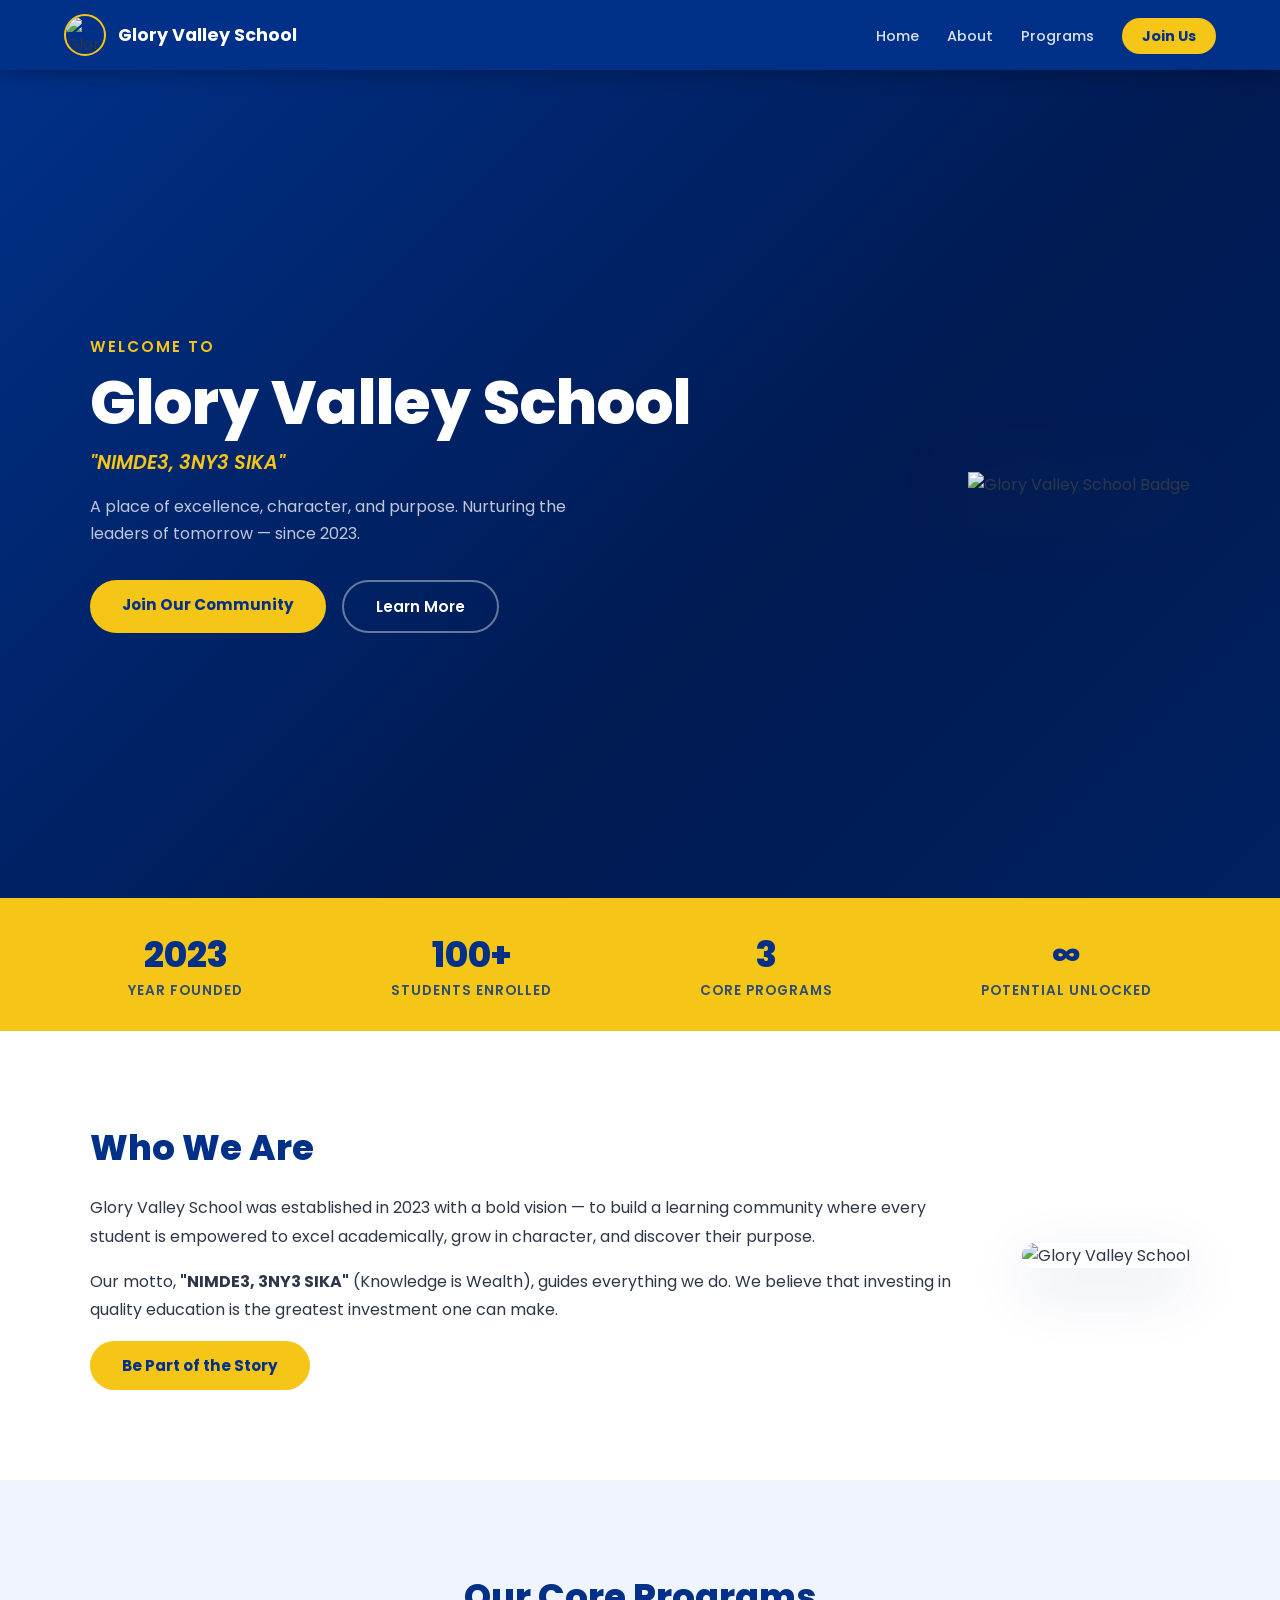
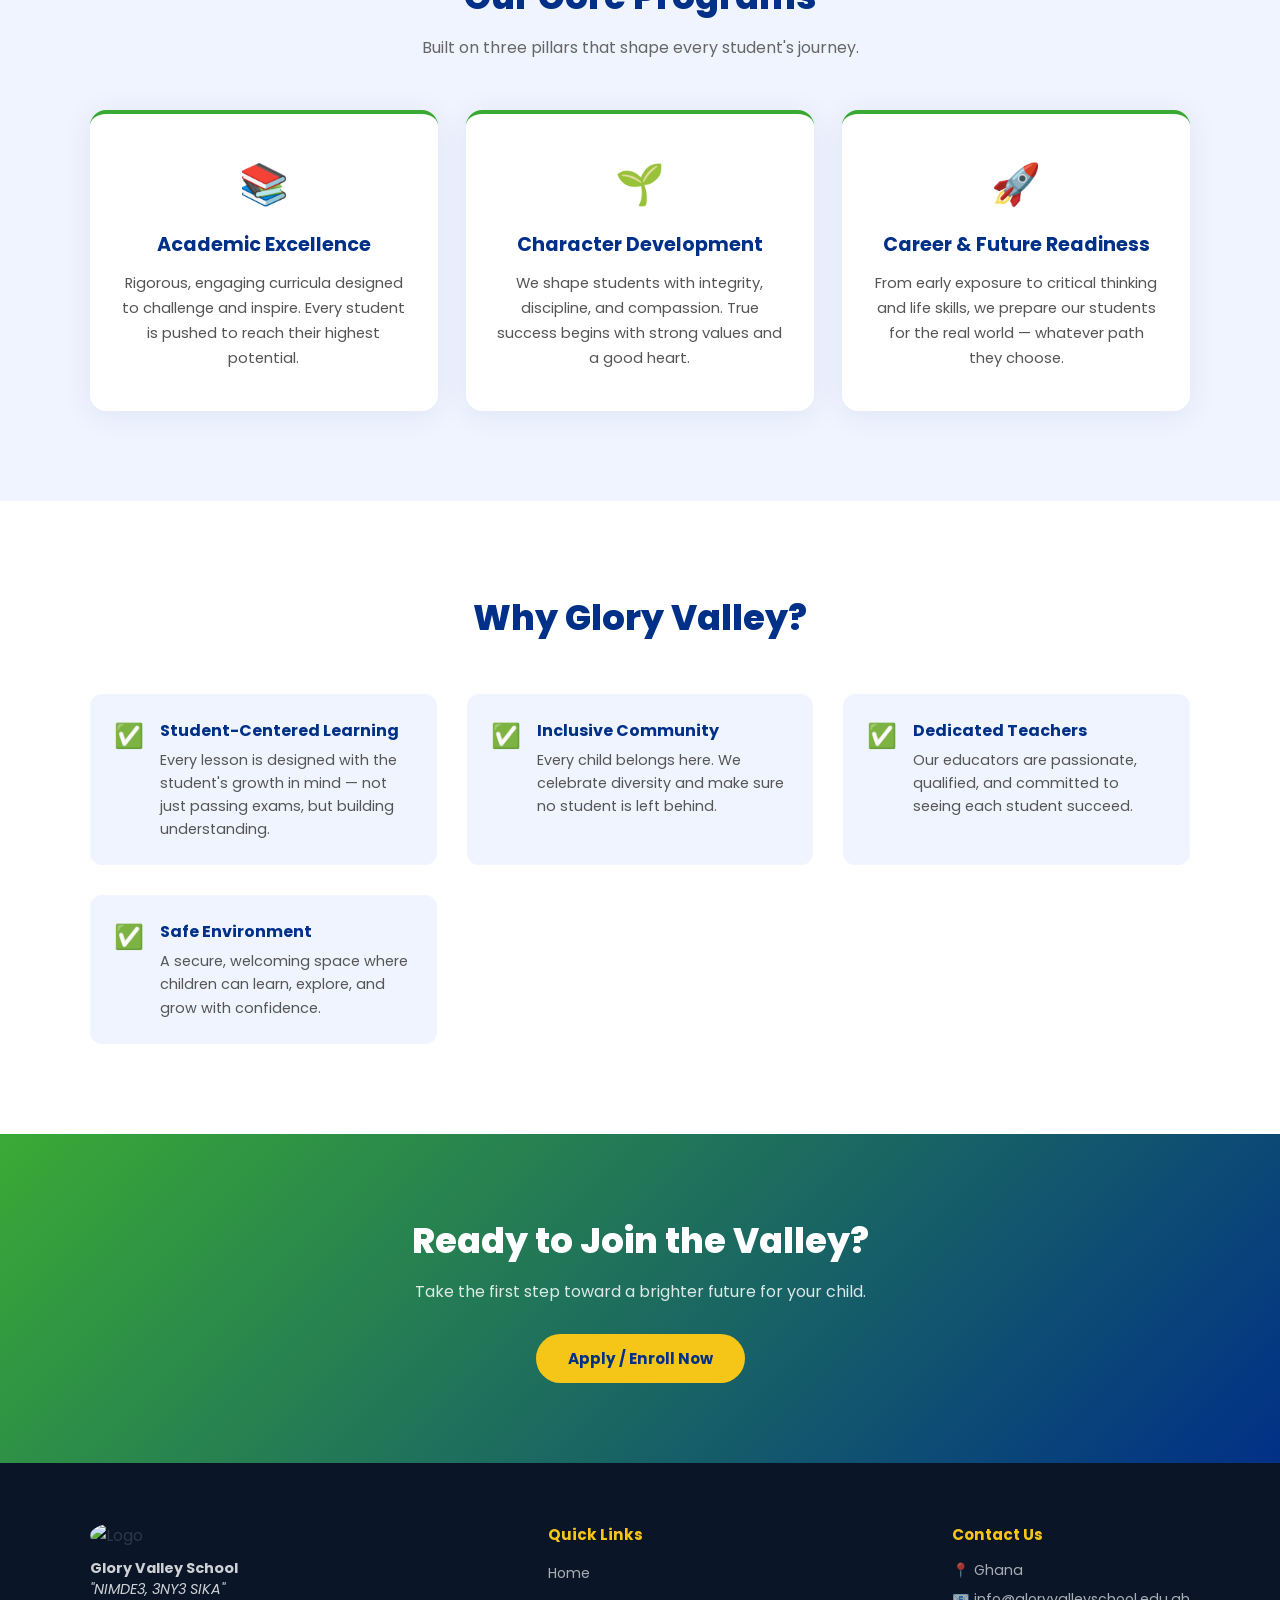
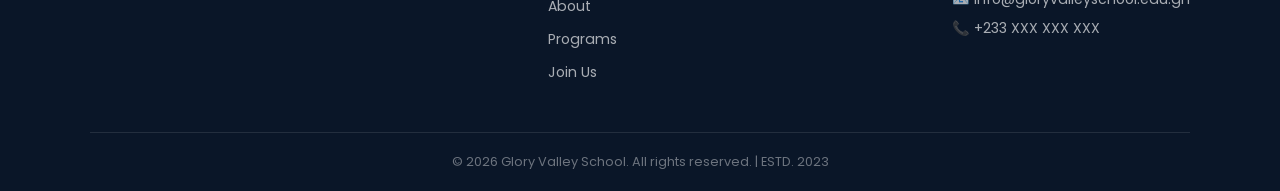
==== index.html @ 73860c70 "Add files via upload" ====
<!DOCTYPE html>
<html lang="en">
<head>
  <meta charset="UTF-8" />
  <meta name="viewport" content="width=device-width, initial-scale=1.0"/>
  <title>Glory Valley School</title>
  <link rel="stylesheet" href="style.css" />
  <link href="https://fonts.googleapis.com/css2?family=Poppins:wght@300;400;600;700;800&display=swap" rel="stylesheet"/>
</head>
<body>

  <!-- NAVBAR -->
  <nav class="navbar">
    <div class="nav-brand">
      <img src="logo.jpeg" alt="Glory Valley School Logo" class="nav-logo"/>
      <span>Glory Valley School</span>
    </div>
    <ul class="nav-links">
      <li><a href="index.html">Home</a></li>
      <li><a href="#about">About</a></li>
      <li><a href="#pillars">Programs</a></li>
      <li><a href="join.html" class="btn-nav">Join Us</a></li>
    </ul>
    <div class="hamburger" onclick="toggleMenu()">&#9776;</div>
  </nav>

  <!-- HERO -->
  <section class="hero">
    <div class="hero-content">
      <p class="hero-tag">Welcome to</p>
      <h1>Glory Valley School</h1>
      <p class="hero-motto">"NIMDE3, 3NY3 SIKA"</p>
      <p class="hero-sub">A place of excellence, character, and purpose. Nurturing the leaders of tomorrow — since 2023.</p>
      <div class="hero-btns">
        <a href="join.html" class="btn-primary">Join Our Community</a>
        <a href="#about" class="btn-secondary">Learn More</a>
      </div>
    </div>
    <div class="hero-badge">
      <img src="logo.jpeg" alt="Glory Valley School Badge"/>
    </div>
  </section>

  <!-- STATS BAR -->
  <section class="stats-bar">
    <div class="stat"><h3>2023</h3><p>Year Founded</p></div>
    <div class="stat"><h3>100+</h3><p>Students Enrolled</p></div>
    <div class="stat"><h3>3</h3><p>Core Programs</p></div>
    <div class="stat"><h3>∞</h3><p>Potential Unlocked</p></div>
  </section>

  <!-- ABOUT -->
  <section class="about" id="about">
    <div class="about-text">
      <h2>Who We Are</h2>
      <p>Glory Valley School was established in 2023 with a bold vision — to build a learning community where every student is empowered to excel academically, grow in character, and discover their purpose.</p>
      <p>Our motto, <strong>"NIMDE3, 3NY3 SIKA"</strong> (Knowledge is Wealth), guides everything we do. We believe that investing in quality education is the greatest investment one can make.</p>
      <a href="join.html" class="btn-primary">Be Part of the Story</a>
    </div>
    <div class="about-img">
      <img src="logo.jpeg" alt="Glory Valley School" />
    </div>
  </section>

  <!-- PILLARS -->
  <section class="pillars" id="pillars">
    <h2 class="section-title">Our Core Programs</h2>
    <p class="section-sub">Built on three pillars that shape every student's journey.</p>
    <div class="cards">
      <div class="card">
        <div class="card-icon">📚</div>
        <h3>Academic Excellence</h3>
        <p>Rigorous, engaging curricula designed to challenge and inspire. Every student is pushed to reach their highest potential.</p>
      </div>
      <div class="card">
        <div class="card-icon">🌱</div>
        <h3>Character Development</h3>
        <p>We shape students with integrity, discipline, and compassion. True success begins with strong values and a good heart.</p>
      </div>
      <div class="card">
        <div class="card-icon">🚀</div>
        <h3>Career & Future Readiness</h3>
        <p>From early exposure to critical thinking and life skills, we prepare our students for the real world — whatever path they choose.</p>
      </div>
    </div>
  </section>

  <!-- WHY US -->
  <section class="why-us">
    <h2 class="section-title">Why Glory Valley?</h2>
    <div class="why-grid">
      <div class="why-item">
        <span>✅</span>
        <div>
          <h4>Student-Centered Learning</h4>
          <p>Every lesson is designed with the student's growth in mind — not just passing exams, but building understanding.</p>
        </div>
      </div>
      <div class="why-item">
        <span>✅</span>
        <div>
          <h4>Inclusive Community</h4>
          <p>Every child belongs here. We celebrate diversity and make sure no student is left behind.</p>
        </div>
      </div>
      <div class="why-item">
        <span>✅</span>
        <div>
          <h4>Dedicated Teachers</h4>
          <p>Our educators are passionate, qualified, and committed to seeing each student succeed.</p>
        </div>
      </div>
      <div class="why-item">
        <span>✅</span>
        <div>
          <h4>Safe Environment</h4>
          <p>A secure, welcoming space where children can learn, explore, and grow with confidence.</p>
        </div>
      </div>
    </div>
  </section>

  <!-- CTA BANNER -->
  <section class="cta-banner">
    <h2>Ready to Join the Valley?</h2>
    <p>Take the first step toward a brighter future for your child.</p>
    <a href="join.html" class="btn-primary">Apply / Enroll Now</a>
  </section>

  <!-- FOOTER -->
  <footer class="footer">
    <div class="footer-brand">
      <img src="logo.jpeg" alt="Logo" />
      <p><strong>Glory Valley School</strong></p>
      <p class="motto-footer">"NIMDE3, 3NY3 SIKA"</p>
    </div>
    <div class="footer-links">
      <h4>Quick Links</h4>
      <ul>
        <li><a href="index.html">Home</a></li>
        <li><a href="#about">About</a></li>
        <li><a href="#pillars">Programs</a></li>
        <li><a href="join.html">Join Us</a></li>
      </ul>
    </div>
    <div class="footer-contact">
      <h4>Contact Us</h4>
      <p>📍 Ghana</p>
      <p>📧 info@gloryvalleyschool.edu.gh</p>
      <p>📞 +233 XXX XXX XXX</p>
    </div>
    <div class="footer-bottom">
      <p>&copy; 2026 Glory Valley School. All rights reserved. | ESTD. 2023</p>
    </div>
  </footer>

  <script>
    function toggleMenu() {
      document.querySelector('.nav-links').classList.toggle('open');
    }
    // Smooth scroll
    document.querySelectorAll('a[href^="#"]').forEach(anchor => {
      anchor.addEventListener('click', function(e) {
        e.preventDefault();
        document.querySelector(this.getAttribute('href')).scrollIntoView({ behavior: 'smooth' });
      });
    });
  </script>
</body>
</html>
---- style.css ----
/* ===== GLOBAL ===== */
* { margin: 0; padding: 0; box-sizing: border-box; }
:root {
  --blue: #003087;
  --green: #3aaa35;
  --gold: #f5c518;
  --orange: #e87722;
  --white: #ffffff;
  --light: #f0f4ff;
  --dark: #0a1628;
  --text: #2d3748;
}
body { font-family: 'Poppins', sans-serif; color: var(--text); background: #fff; }
html { scroll-behavior: smooth; }

/* ===== NAVBAR ===== */
.navbar {
  position: sticky; top: 0; z-index: 1000;
  display: flex; align-items: center; justify-content: space-between;
  padding: 14px 5%; background: var(--blue);
  box-shadow: 0 2px 20px rgba(0,0,0,0.3);
}
.nav-brand { display: flex; align-items: center; gap: 12px; text-decoration: none; }
.nav-brand span { color: var(--white); font-size: 1.1rem; font-weight: 700; }
.nav-logo { width: 42px; height: 42px; border-radius: 50%; object-fit: cover; border: 2px solid var(--gold); }
.nav-links { list-style: none; display: flex; gap: 28px; align-items: center; }
.nav-links a { color: rgba(255,255,255,0.85); text-decoration: none; font-size: 0.9rem; font-weight: 500; transition: color 0.2s; }
.nav-links a:hover { color: var(--gold); }
.btn-nav {
  background: var(--gold); color: var(--blue) !important; padding: 8px 20px;
  border-radius: 25px; font-weight: 700 !important; transition: transform 0.2s, background 0.2s !important;
}
.btn-nav:hover { background: var(--orange) !important; transform: scale(1.05); }
.btn-nav.active { background: var(--orange) !important; }
.hamburger { display: none; color: white; font-size: 1.6rem; cursor: pointer; }

/* ===== HERO ===== */
.hero {
  min-height: 92vh; background: linear-gradient(135deg, var(--blue) 0%, #001a52 60%, #002060 100%);
  display: flex; align-items: center; justify-content: space-between;
  padding: 80px 7%; gap: 40px; flex-wrap: wrap;
}
.hero-content { flex: 1; min-width: 280px; }
.hero-tag { color: var(--gold); font-size: 0.95rem; font-weight: 600; letter-spacing: 2px; text-transform: uppercase; margin-bottom: 10px; }
.hero h1 { font-size: clamp(2.2rem, 5vw, 3.8rem); color: var(--white); font-weight: 800; line-height: 1.15; margin-bottom: 10px; }
.hero-motto { font-size: 1.2rem; color: var(--gold); font-style: italic; font-weight: 600; margin-bottom: 16px; }
.hero-sub { color: rgba(255,255,255,0.75); font-size: 1rem; line-height: 1.7; max-width: 500px; margin-bottom: 32px; }
.hero-btns { display: flex; gap: 16px; flex-wrap: wrap; }
.hero-badge { flex-shrink: 0; }
.hero-badge img { width: clamp(180px, 25vw, 280px); filter: drop-shadow(0 10px 40px rgba(245,197,24,0.3)); animation: float 4s ease-in-out infinite; }
@keyframes float { 0%,100%{transform:translateY(0)} 50%{transform:translateY(-15px)} }

/* ===== BUTTONS ===== */
.btn-primary {
  display: inline-block; background: var(--gold); color: var(--blue);
  padding: 13px 32px; border-radius: 30px; font-weight: 700; font-size: 0.95rem;
  text-decoration: none; transition: all 0.25s; border: none; cursor: pointer;
}
.btn-primary:hover { background: var(--orange); transform: translateY(-2px); box-shadow: 0 8px 20px rgba(232,119,34,0.4); }
.btn-secondary {
  display: inline-block; background: transparent; color: var(--white);
  padding: 13px 32px; border-radius: 30px; font-weight: 600; font-size: 0.95rem;
  text-decoration: none; border: 2px solid rgba(255,255,255,0.4); transition: all 0.25s;
}
.btn-secondary:hover { border-color: var(--gold); color: var(--gold); }

/* ===== STATS BAR ===== */
.stats-bar {
  background: var(--gold); display: flex; justify-content: space-around;
  flex-wrap: wrap; padding: 30px 5%; gap: 20px;
}
.stat { text-align: center; }
.stat h3 { font-size: 2.2rem; font-weight: 800; color: var(--blue); }
.stat p { font-size: 0.85rem; font-weight: 600; color: var(--blue); opacity: 0.8; text-transform: uppercase; letter-spacing: 1px; }

/* ===== ABOUT ===== */
.about {
  display: flex; align-items: center; gap: 60px; flex-wrap: wrap;
  padding: 90px 7%; background: var(--white);
}
.about-text { flex: 1; min-width: 280px; }
.about-text h2 { font-size: 2.2rem; font-weight: 800; color: var(--blue); margin-bottom: 20px; }
.about-text p { color: var(--text); line-height: 1.8; margin-bottom: 16px; }
.about-img { flex-shrink: 0; }
.about-img img { width: clamp(200px, 25vw, 300px); border-radius: 20px; box-shadow: 0 20px 60px rgba(0,48,135,0.15); }

/* ===== PILLARS ===== */
.pillars { padding: 90px 7%; background: var(--light); text-align: center; }
.section-title { font-size: 2.2rem; font-weight: 800; color: var(--blue); margin-bottom: 12px; }
.section-sub { color: #666; font-size: 1rem; margin-bottom: 50px; }
.cards { display: grid; grid-template-columns: repeat(auto-fit, minmax(250px, 1fr)); gap: 28px; }
.card {
  background: var(--white); padding: 40px 30px; border-radius: 16px;
  box-shadow: 0 4px 30px rgba(0,48,135,0.08); transition: transform 0.3s, box-shadow 0.3s;
  border-top: 4px solid var(--green);
}
.card:hover { transform: translateY(-8px); box-shadow: 0 16px 50px rgba(0,48,135,0.15); }
.card-icon { font-size: 2.5rem; margin-bottom: 16px; }
.card h3 { font-size: 1.2rem; font-weight: 700; color: var(--blue); margin-bottom: 12px; }
.card p { color: #555; line-height: 1.7; font-size: 0.92rem; }

/* ===== WHY US ===== */
.why-us { padding: 90px 7%; background: var(--white); }
.why-us .section-title { text-align: center; margin-bottom: 50px; }
.why-grid { display: grid; grid-template-columns: repeat(auto-fit, minmax(280px, 1fr)); gap: 30px; }
.why-item { display: flex; gap: 16px; align-items: flex-start; padding: 24px; background: var(--light); border-radius: 12px; }
.why-item span { font-size: 1.5rem; flex-shrink: 0; }
.why-item h4 { font-weight: 700; color: var(--blue); margin-bottom: 6px; }
.why-item p { color: #555; font-size: 0.9rem; line-height: 1.6; }

/* ===== CTA BANNER ===== */
.cta-banner {
  background: linear-gradient(135deg, var(--green), var(--blue));
  text-align: center; padding: 80px 7%;
}
.cta-banner h2 { font-size: 2.2rem; color: var(--white); font-weight: 800; margin-bottom: 12px; }
.cta-banner p { color: rgba(255,255,255,0.85); font-size: 1rem; margin-bottom: 30px; }

/* ===== JOIN PAGE ===== */
.join-hero {
  background: linear-gradient(135deg, var(--blue), #001a52);
  text-align: center; padding: 80px 5% 60px;
}
.join-logo { width: 90px; height: 90px; border-radius: 50%; border: 3px solid var(--gold); margin-bottom: 20px; }
.join-hero h1 { font-size: 2.6rem; color: var(--white); font-weight: 800; margin-bottom: 12px; }
.join-hero p { color: rgba(255,255,255,0.8); font-size: 1rem; max-width: 550px; margin: 0 auto; }
.form-section { padding: 70px 5%; background: var(--light); }
.join-form {
  max-width: 700px; margin: 0 auto; background: var(--white);
  padding: 50px 40px; border-radius: 20px; box-shadow: 0 10px 50px rgba(0,48,135,0.1);
}
.form-group { margin-bottom: 22px; }
.form-group label { display: block; font-weight: 600; color: var(--blue); margin-bottom: 7px; font-size: 0.9rem; }
.form-group input, .form-group select, .form-group textarea {
  width: 100%; padding: 12px 16px; border: 2px solid #e2e8f0; border-radius: 10px;
  font-family: 'Poppins', sans-serif; font-size: 0.9rem; color: var(--text);
  transition: border-color 0.2s; outline: none; background: #fafbff;
}
.form-group input:focus, .form-group select:focus, .form-group textarea:focus {
  border-color: var(--blue); background: white;
}
.form-row { display: grid; grid-template-columns: 1fr 1fr; gap: 20px; }
.submit-btn { width: 100%; font-size: 1rem; padding: 16px; margin-top: 10px; }

/* ===== FOOTER ===== */
.footer {
  background: var(--dark); padding: 60px 7% 20px;
  display: flex; flex-wrap: wrap; gap: 40px; justify-content: space-between;
}
.footer-brand img { width: 60px; border-radius: 50%; margin-bottom: 10px; }
.footer-brand p { color: rgba(255,255,255,0.8); font-size: 0.9rem; }
.motto-footer { color: var(--gold); font-style: italic; }
.footer-links h4, .footer-contact h4 { color: var(--gold); font-size: 0.95rem; margin-bottom: 14px; }
.footer-links ul { list-style: none; }
.footer-links ul li { margin-bottom: 8px; }
.footer-links a, .footer-contact p { color: rgba(255,255,255,0.65); font-size: 0.88rem; text-decoration: none; transition: color 0.2s; }
.footer-links a:hover { color: var(--gold); }
.footer-contact p { margin-bottom: 8px; }
.footer-bottom {
  width: 100%; border-top: 1px solid rgba(255,255,255,0.1);
  padding-top: 20px; text-align: center;
  color: rgba(255,255,255,0.4); font-size: 0.8rem;
}

/* ===== RESPONSIVE ===== */
@media(max-width: 768px) {
  .nav-links { display: none; flex-direction: column; position: absolute; top: 70px; left: 0; right: 0; background: var(--blue); padding: 20px; gap: 16px; }
  .nav-links.open { display: flex; }
  .hamburger { display: block; }
  .hero { flex-direction: column; text-align: center; padding-top: 50px; }
  .hero-btns { justify-content: center; }
  .hero-badge { display: none; }
  .about { flex-direction: column; text-align: center; }
  .about-img { display: none; }
  .form-row { grid-template-columns: 1fr; }
  .join-form { padding: 30px 20px; }
  .footer { flex-direction: column; text-align: center; }
}
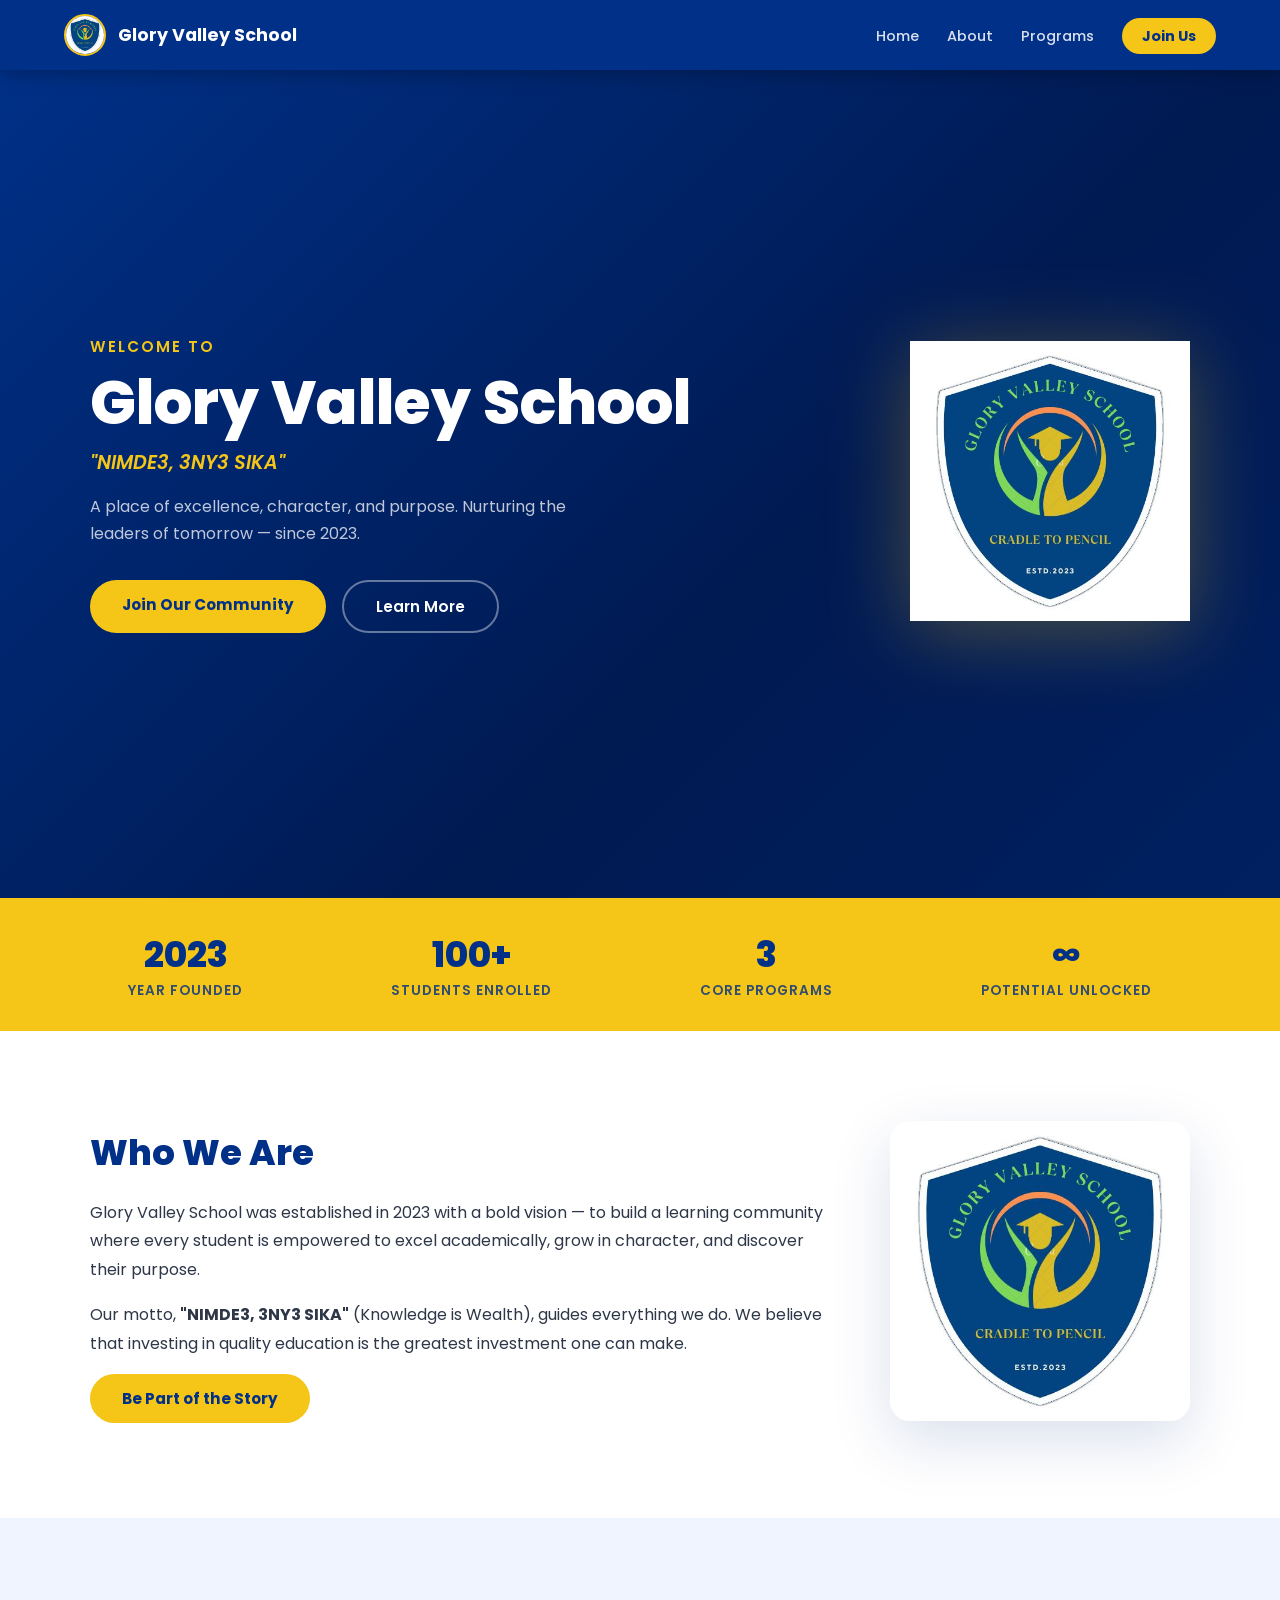
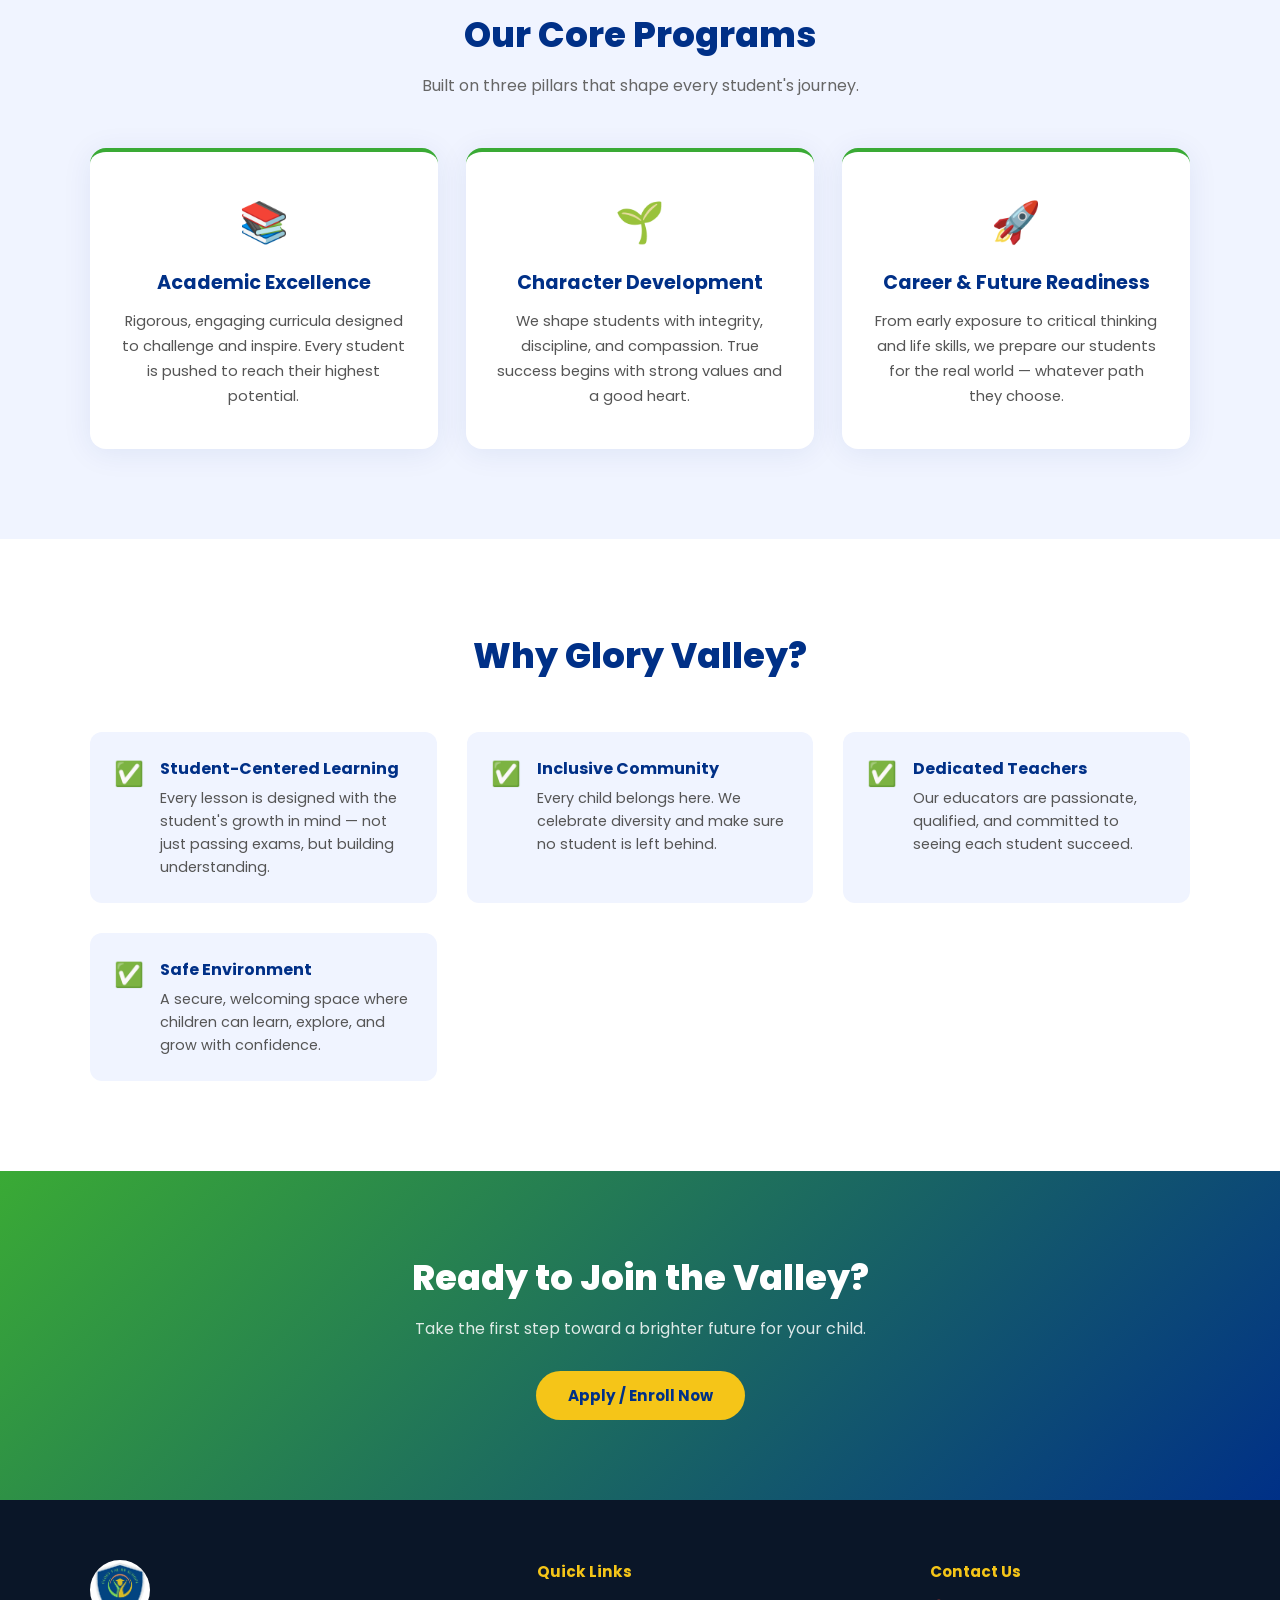
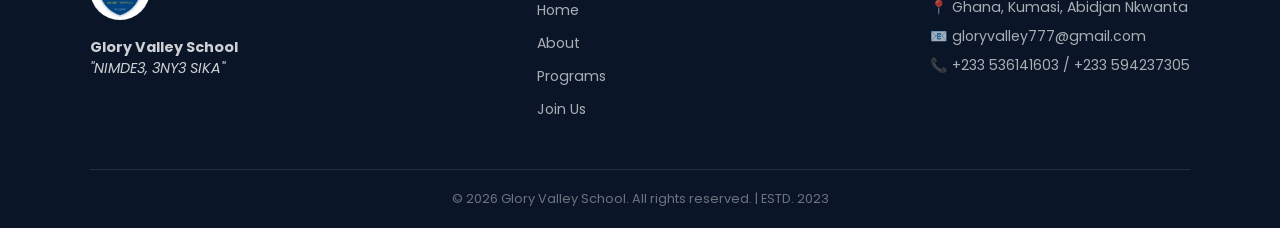
==== commit 6e6a59db: "Update contact details and fix logo in index.html Updated logo image file names and footer contact i" ====
--- a/index.html
+++ b/index.html
@@ -12,7 +12,7 @@
   <!-- NAVBAR -->
   <nav class="navbar">
     <div class="nav-brand">
-      <img src="logo.jpeg" alt="Glory Valley School Logo" class="nav-logo"/>
+      <img src="logo.jpg" alt="Glory Valley School Logo" class="nav-logo"/>
       <span>Glory Valley School</span>
     </div>
     <ul class="nav-links">
@@ -37,7 +37,7 @@
       </div>
     </div>
     <div class="hero-badge">
-      <img src="logo.jpeg" alt="Glory Valley School Badge"/>
+      <img src="logo.jpg" alt="Glory Valley School Badge"/>
     </div>
   </section>
 
@@ -58,7 +58,7 @@
       <a href="join.html" class="btn-primary">Be Part of the Story</a>
     </div>
     <div class="about-img">
-      <img src="logo.jpeg" alt="Glory Valley School" />
+      <img src="logo.jpg" alt="Glory Valley School" />
     </div>
   </section>
 
@@ -130,7 +130,7 @@
   <!-- FOOTER -->
   <footer class="footer">
     <div class="footer-brand">
-      <img src="logo.jpeg" alt="Logo" />
+      <img src="logo.jpg" alt="Logo" />
       <p><strong>Glory Valley School</strong></p>
       <p class="motto-footer">"NIMDE3, 3NY3 SIKA"</p>
     </div>
@@ -145,9 +145,9 @@
     </div>
     <div class="footer-contact">
       <h4>Contact Us</h4>
-      <p>📍 Ghana</p>
-      <p>📧 info@gloryvalleyschool.edu.gh</p>
-      <p>📞 +233 XXX XXX XXX</p>
+      <p>📍 Ghana, Kumasi, Abidjan Nkwanta</p>
+      <p>📧 gloryvalley777@gmail.com</p>
+      <p>📞 +233 536141603 / +233 594237305</p>
     </div>
     <div class="footer-bottom">
       <p>&copy; 2026 Glory Valley School. All rights reserved. | ESTD. 2023</p>
@@ -167,4 +167,4 @@
     });
   </script>
 </body>
-</html>+</html>
